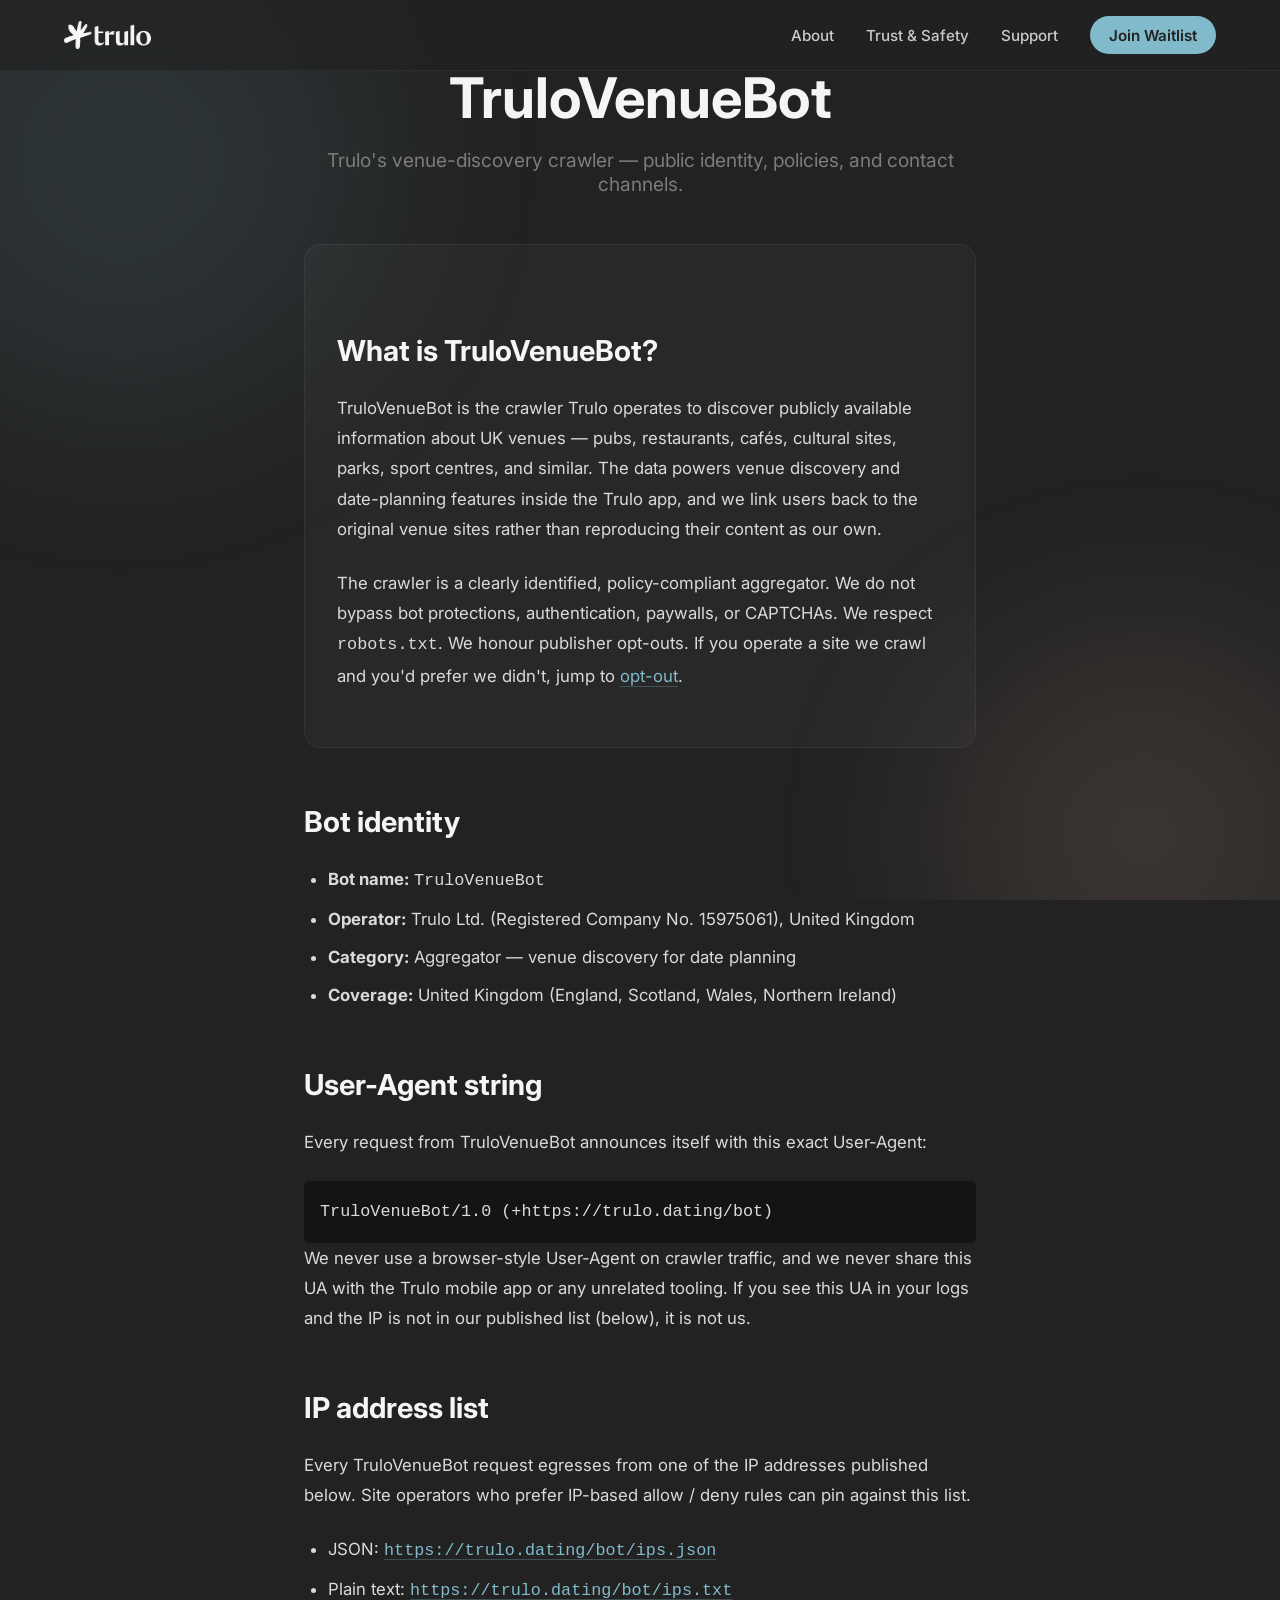
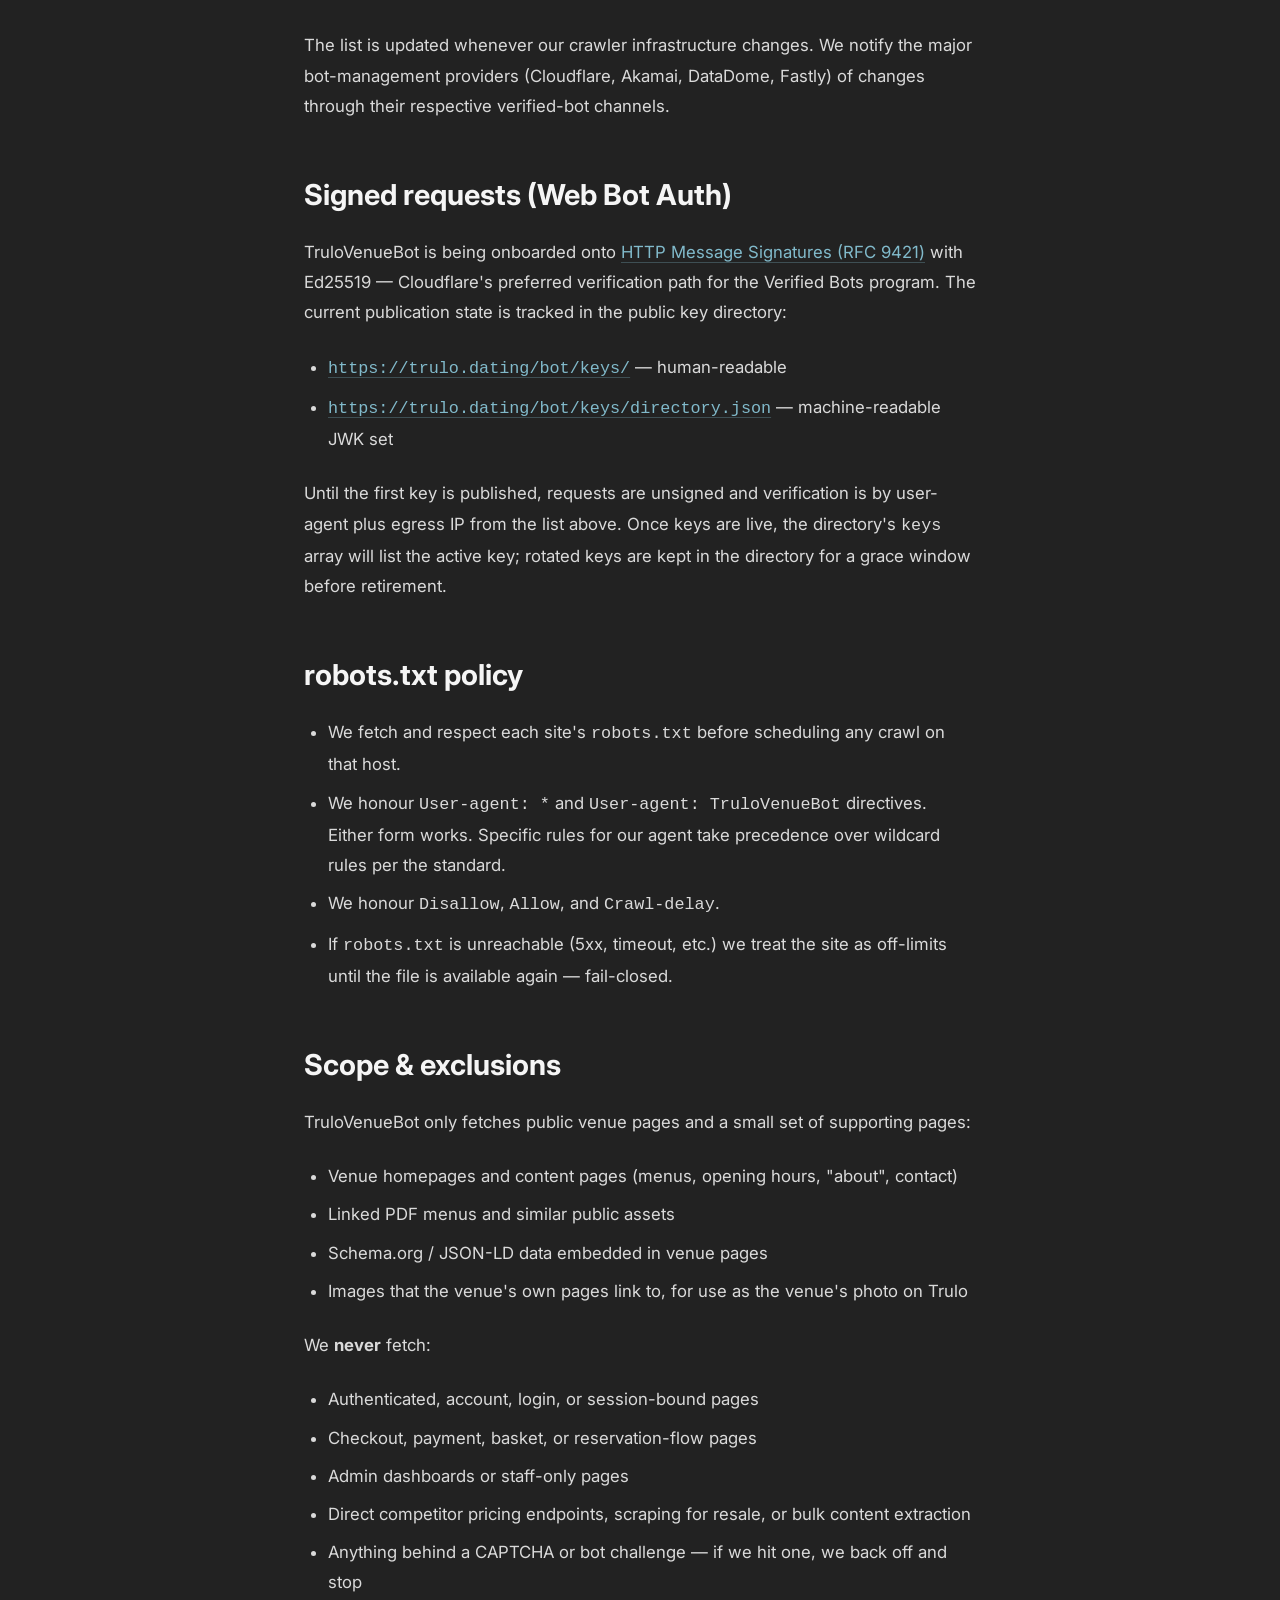
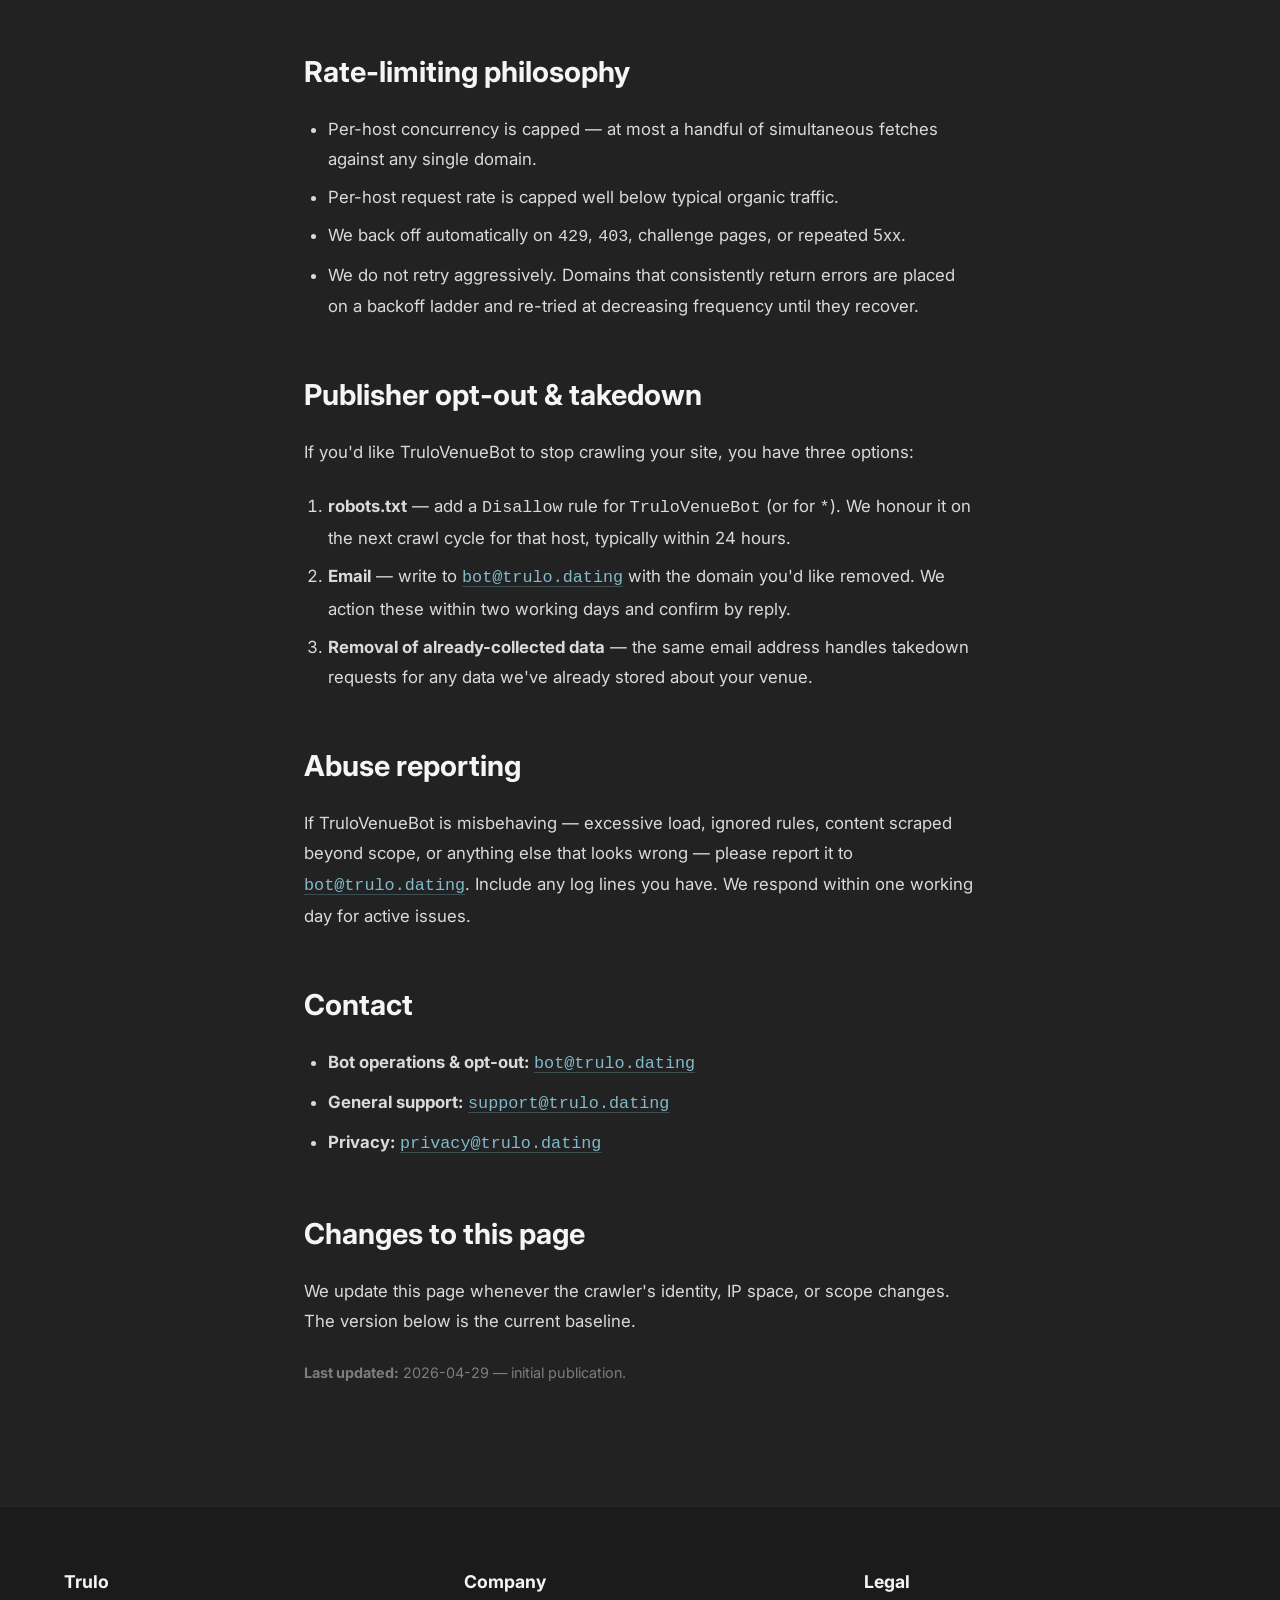
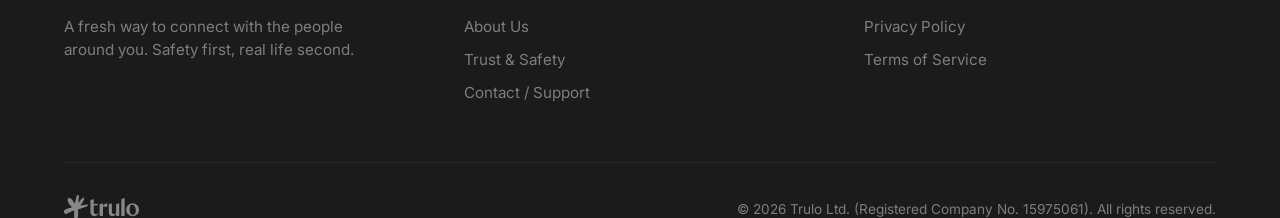
==== bot/index.html @ b71d7e35 "feat: publish TruloVenueBot identity at /bot - /bot — public docs (UA, IP list URL, key directory UR" ====
<!DOCTYPE html>
<html lang="en">

<head>
  <meta charset="UTF-8">
  <meta name="viewport" content="width=device-width, initial-scale=1.0">
  <title>TruloVenueBot | Trulo</title>
  <meta name="description"
    content="Public documentation for TruloVenueBot — Trulo's venue-discovery crawler. Bot identity, contact channels, robots.txt policy, opt-out process.">
  <meta name="theme-color" content="#222222">
  <link rel="preconnect" href="https://fonts.googleapis.com">
  <link rel="preconnect" href="https://fonts.gstatic.com" crossorigin>
  <link href="https://fonts.googleapis.com/css2?family=Inter:wght@300;400;500;600;700&display=swap" rel="stylesheet">
  <link rel="stylesheet" href="../styles.css">
</head>

<body>
  <div class="background-blobs">
    <div class="blob blob-1"></div>
    <div class="blob blob-2" style="background: var(--orange-light);"></div>
  </div>

  <nav class="nav">
    <a href="../index.html" class="nav-logo">
      <img src="../assets/logo_large.png" alt="Trulo">
    </a>
    <div class="nav-links">
      <a href="../about.html">About</a>
      <a href="../safety.html">Trust &amp; Safety</a>
      <a href="../contact.html">Support</a>
      <a href="#" class="nav-cta">Join Waitlist</a>
    </div>
  </nav>

  <main class="page-container">
    <header class="page-header">
      <h1 class="page-title">TruloVenueBot</h1>
      <p class="page-subtitle">Trulo's venue-discovery crawler — public identity, policies, and contact channels.</p>
    </header>

    <div class="prose">

      <div class="prose-panel">
        <h2>What is TruloVenueBot?</h2>
        <p>
          TruloVenueBot is the crawler Trulo operates to discover publicly available information about UK venues —
          pubs, restaurants, cafés, cultural sites, parks, sport centres, and similar. The data powers venue
          discovery and date-planning features inside the Trulo app, and we link users back to the original venue
          sites rather than reproducing their content as our own.
        </p>
        <p>
          The crawler is a clearly identified, policy-compliant aggregator. We do not bypass bot protections,
          authentication, paywalls, or CAPTCHAs. We respect <code>robots.txt</code>. We honour publisher opt-outs.
          If you operate a site we crawl and you'd prefer we didn't, jump to <a href="#opt-out">opt-out</a>.
        </p>
      </div>

      <h2 id="identity">Bot identity</h2>
      <ul>
        <li><strong>Bot name:</strong> <code>TruloVenueBot</code></li>
        <li><strong>Operator:</strong> Trulo Ltd. (Registered Company No. 15975061), United Kingdom</li>
        <li><strong>Category:</strong> Aggregator — venue discovery for date planning</li>
        <li><strong>Coverage:</strong> United Kingdom (England, Scotland, Wales, Northern Ireland)</li>
      </ul>

      <h2 id="user-agent">User-Agent string</h2>
      <p>Every request from TruloVenueBot announces itself with this exact User-Agent:</p>
      <pre style="background: rgba(0,0,0,0.4); padding: 1rem; border-radius: 6px; overflow-x: auto;"><code>TruloVenueBot/1.0 (+https://trulo.dating/bot)</code></pre>
      <p>
        We never use a browser-style User-Agent on crawler traffic, and we never share this UA with the Trulo
        mobile app or any unrelated tooling. If you see this UA in your logs and the IP is not in our published
        list (below), it is not us.
      </p>

      <h2 id="ip-list">IP address list</h2>
      <p>
        Every TruloVenueBot request egresses from one of the IP addresses published below. Site operators who
        prefer IP-based allow / deny rules can pin against this list.
      </p>
      <ul>
        <li>JSON: <a href="ips.json"><code>https://trulo.dating/bot/ips.json</code></a></li>
        <li>Plain text: <a href="ips.txt"><code>https://trulo.dating/bot/ips.txt</code></a></li>
      </ul>
      <p>
        The list is updated whenever our crawler infrastructure changes. We notify the major bot-management
        providers (Cloudflare, Akamai, DataDome, Fastly) of changes through their respective verified-bot
        channels.
      </p>

      <h2 id="signed-requests">Signed requests (Web Bot Auth)</h2>
      <p>
        TruloVenueBot is being onboarded onto
        <a href="https://datatracker.ietf.org/doc/html/rfc9421">HTTP Message Signatures (RFC 9421)</a> with
        Ed25519 — Cloudflare's preferred verification path for the Verified Bots program. The current
        publication state is tracked in the public key directory:
      </p>
      <ul>
        <li><a href="keys/"><code>https://trulo.dating/bot/keys/</code></a> — human-readable</li>
        <li><a href="keys/directory.json"><code>https://trulo.dating/bot/keys/directory.json</code></a> —
          machine-readable JWK set</li>
      </ul>
      <p>
        Until the first key is published, requests are unsigned and verification is by user-agent plus egress IP
        from the list above. Once keys are live, the directory's <code>keys</code> array will list the active
        key; rotated keys are kept in the directory for a grace window before retirement.
      </p>

      <h2 id="robots">robots.txt policy</h2>
      <ul>
        <li>We fetch and respect each site's <code>robots.txt</code> before scheduling any crawl on that host.</li>
        <li>We honour <code>User-agent: *</code> and <code>User-agent: TruloVenueBot</code> directives. Either form
          works. Specific rules for our agent take precedence over wildcard rules per the standard.</li>
        <li>We honour <code>Disallow</code>, <code>Allow</code>, and <code>Crawl-delay</code>.</li>
        <li>If <code>robots.txt</code> is unreachable (5xx, timeout, etc.) we treat the site as off-limits until
          the file is available again — fail-closed.</li>
      </ul>

      <h2 id="scope">Scope &amp; exclusions</h2>
      <p>TruloVenueBot only fetches public venue pages and a small set of supporting pages:</p>
      <ul>
        <li>Venue homepages and content pages (menus, opening hours, "about", contact)</li>
        <li>Linked PDF menus and similar public assets</li>
        <li>Schema.org / JSON-LD data embedded in venue pages</li>
        <li>Images that the venue's own pages link to, for use as the venue's photo on Trulo</li>
      </ul>
      <p>We <strong>never</strong> fetch:</p>
      <ul>
        <li>Authenticated, account, login, or session-bound pages</li>
        <li>Checkout, payment, basket, or reservation-flow pages</li>
        <li>Admin dashboards or staff-only pages</li>
        <li>Direct competitor pricing endpoints, scraping for resale, or bulk content extraction</li>
        <li>Anything behind a CAPTCHA or bot challenge — if we hit one, we back off and stop</li>
      </ul>

      <h2 id="rate-limits">Rate-limiting philosophy</h2>
      <ul>
        <li>Per-host concurrency is capped — at most a handful of simultaneous fetches against any single
          domain.</li>
        <li>Per-host request rate is capped well below typical organic traffic.</li>
        <li>We back off automatically on <code>429</code>, <code>403</code>, challenge pages, or repeated 5xx.</li>
        <li>We do not retry aggressively. Domains that consistently return errors are placed on a backoff ladder
          and re-tried at decreasing frequency until they recover.</li>
      </ul>

      <h2 id="opt-out">Publisher opt-out &amp; takedown</h2>
      <p>If you'd like TruloVenueBot to stop crawling your site, you have three options:</p>
      <ol>
        <li><strong>robots.txt</strong> — add a <code>Disallow</code> rule for <code>TruloVenueBot</code> (or for
          <code>*</code>). We honour it on the next crawl cycle for that host, typically within 24 hours.</li>
        <li><strong>Email</strong> — write to
          <a href="mailto:bot@trulo.dating"><code>bot@trulo.dating</code></a> with the domain you'd like removed.
          We action these within two working days and confirm by reply.</li>
        <li><strong>Removal of already-collected data</strong> — the same email address handles takedown requests
          for any data we've already stored about your venue.</li>
      </ol>

      <h2 id="abuse">Abuse reporting</h2>
      <p>
        If TruloVenueBot is misbehaving — excessive load, ignored rules, content scraped beyond scope, or anything
        else that looks wrong — please report it to
        <a href="mailto:bot@trulo.dating"><code>bot@trulo.dating</code></a>. Include any log lines you have. We
        respond within one working day for active issues.
      </p>

      <h2 id="contact">Contact</h2>
      <ul>
        <li><strong>Bot operations &amp; opt-out:</strong>
          <a href="mailto:bot@trulo.dating"><code>bot@trulo.dating</code></a></li>
        <li><strong>General support:</strong>
          <a href="mailto:support@trulo.dating"><code>support@trulo.dating</code></a></li>
        <li><strong>Privacy:</strong>
          <a href="mailto:privacy@trulo.dating"><code>privacy@trulo.dating</code></a></li>
      </ul>

      <h2 id="updates">Changes to this page</h2>
      <p>
        We update this page whenever the crawler's identity, IP space, or scope changes. The version below is the
        current baseline.
      </p>
      <p style="color: var(--mid-grey); font-size: 0.9rem;">
        <strong>Last updated:</strong> 2026-04-29 — initial publication.
      </p>

    </div>
  </main>

  <footer class="footer">
    <div class="footer-content">
      <div class="footer-col">
        <h4>Trulo</h4>
        <p style="color: var(--mid-grey); font-size: 0.95rem; line-height: 1.5; padding-right: 2rem;">
          A fresh way to connect with the people around you. Safety first, real life second.
        </p>
      </div>
      <div class="footer-col">
        <h4>Company</h4>
        <ul>
          <li><a href="../about.html">About Us</a></li>
          <li><a href="../safety.html">Trust &amp; Safety</a></li>
          <li><a href="../contact.html">Contact / Support</a></li>
        </ul>
      </div>
      <div class="footer-col">
        <h4>Legal</h4>
        <ul>
          <li><a href="../privacy.html">Privacy Policy</a></li>
          <li><a href="../terms.html">Terms of Service</a></li>
        </ul>
      </div>
    </div>
    <div class="footer-bottom">
      <div class="footer-logo">
        <a href="../index.html"><img src="../assets/logo_large.png" alt="Trulo Logo"></a>
      </div>
      <div class="footer-copyright">
        &copy; 2026 Trulo Ltd. (Registered Company No. 15975061). All rights reserved.
      </div>
    </div>
  </footer>
</body>

</html>
---- styles.css ----
/* ── Reset ─────────────────────────────────────── */
*, *::before, *::after { margin: 0; padding: 0; box-sizing: border-box; }

/* ── Brand Tokens ─────────────────────────────── */
:root {
  --black:       #222222;
  --white:       #F5F5F5;
  --dark-grey:   #383838;
  --mid-grey:    #7D7D7D;
  --light-grey:  #DADADA;
  --turquoise:   #81BACB;
  --turquoise-d: #57828F;
  --red-bright:  #E0374D;
  --red-light:   #F6A7B2;
  --green-light: #AEDB98;
  --blue-light:  #B5C5E6;
  --yellow-light:#F1E49C;
  --orange-light:#F4C6B0;
}

/* ── Typography & Base ────────────────────────── */
html { scroll-behavior: smooth; }
body {
  background: var(--black);
  color: var(--white);
  font-family: 'Inter', -apple-system, BlinkMacSystemFont, sans-serif;
  overflow-x: hidden;
  position: relative;
  min-height: 100vh;
  display: flex;
  flex-direction: column;
}

/* ── Floating blobs (background atmosphere) ──── */
.background-blobs {
  position: fixed;
  inset: 0;
  z-index: -1;
  overflow: hidden;
  pointer-events: none;
}
.blob {
  position: absolute;
  border-radius: 50%;
  filter: blur(100px);
  opacity: 0.12;
  animation: drift 20s ease-in-out infinite alternate;
}
.blob-1 {
  width: 500px; height: 500px;
  background: var(--turquoise);
  top: -10%; left: -10%;
  animation-duration: 22s;
}
.blob-2 {
  width: 400px; height: 400px;
  background: var(--red-light);
  bottom: -15%; right: -5%;
  animation-duration: 18s;
  animation-delay: -5s;
}
.blob-3 {
  width: 350px; height: 350px;
  background: var(--blue-light);
  top: 60%; left: 10%;
  animation-duration: 25s;
  animation-delay: -10s;
}
@keyframes drift {
  0%   { transform: translate(0, 0) scale(1); }
  50%  { transform: translate(30px, -20px) scale(1.05); }
  100% { transform: translate(-20px, 15px) scale(0.95); }
}

/* ── Navigation ────────────────────────────────── */
.nav {
  position: fixed;
  top: 0;
  width: 100%;
  padding: 1rem 5%;
  display: flex;
  justify-content: space-between;
  align-items: center;
  z-index: 100;
  background: rgba(34, 34, 34, 0.7);
  backdrop-filter: blur(16px);
  -webkit-backdrop-filter: blur(16px);
  border-bottom: 1px solid rgba(255, 255, 255, 0.05);
}
.nav-logo img {
  height: 28px;
  display: block;
}
.nav-links {
  display: flex;
  gap: 2rem;
  align-items: center;
}
.nav-links a {
  color: var(--white);
  text-decoration: none;
  font-size: 0.95rem;
  font-weight: 500;
  opacity: 0.8;
  transition: all 0.2s ease;
}
.nav-links a:hover, .nav-links a.active {
  opacity: 1;
  color: var(--turquoise);
}
.nav-cta {
  background: var(--turquoise);
  color: var(--black) !important;
  padding: 0.6rem 1.2rem;
  border-radius: 100px;
  font-weight: 600 !important;
  opacity: 1 !important;
}
.nav-cta:hover {
  transform: translateY(-2px);
  box-shadow: 0 4px 12px rgba(129, 186, 203, 0.3);
}

/* ── Content & Layout ──────────────────────────── */
main {
  flex: 1;
  padding-top: 80px; /* offset for fixed nav */
  width: 100%;
  max-width: 1200px;
  margin: 0 auto;
}

/* ── Hero Section ──────────────────────────────── */
.hero {
  min-height: calc(100vh - 80px);
  display: flex;
  flex-direction: column;
  align-items: center;
  justify-content: center;
  padding: 2rem 5%;
  position: relative;
}
.hero-mark {
  position: absolute;
  width: 400px;
  opacity: 0.03;
  top: 50%;
  left: 50%;
  transform: translate(-50%, -50%) rotate(-15deg);
  pointer-events: none;
  z-index: 0;
}
.hero-split {
  position: relative;
  z-index: 1;
  display: flex;
  align-items: center;
  gap: 4rem;
  width: 100%;
  max-width: 1100px;
}
.hero-content {
  flex: 1;
  text-align: left;
}
.hero-title {
  font-size: clamp(2.5rem, 5vw, 4rem);
  font-weight: 700;
  line-height: 1.1;
  margin-bottom: 1.5rem;
  opacity: 0;
  animation: fadeUp 1s ease-out 0.2s forwards;
  background: linear-gradient(135deg, var(--white), var(--light-grey));
  -webkit-background-clip: text;
  -webkit-text-fill-color: transparent;
}
.hero-subtitle {
  font-size: clamp(1.05rem, 2.5vw, 1.3rem);
  font-weight: 300;
  color: var(--light-grey);
  line-height: 1.6;
  margin-bottom: 2.5rem;
  opacity: 0;
  animation: fadeUp 1s ease-out 0.4s forwards;
}
.hero-cta {
  display: inline-flex;
  gap: 1rem;
  opacity: 0;
  animation: fadeUp 1s ease-out 0.6s forwards;
}
.hero-phone {
  flex-shrink: 0;
  opacity: 0;
  animation: fadeUp 1s ease-out 0.5s forwards;
}
.hero-phone img {
  width: 320px;
  height: auto;
  border-radius: 32px;
  box-shadow: 0 25px 60px rgba(0, 0, 0, 0.5), 0 0 80px rgba(129, 186, 203, 0.08);
}
.btn {
  display: inline-block;
  padding: 1rem 2rem;
  border-radius: 100px;
  font-size: 1rem;
  font-weight: 600;
  text-decoration: none;
  transition: all 0.2s ease;
  cursor: pointer;
  border: none;
}
.btn-primary {
  background: var(--turquoise);
  color: var(--black);
}
.btn-primary:hover {
  transform: translateY(-2px);
  box-shadow: 0 8px 20px rgba(129, 186, 203, 0.3);
}
.btn-secondary {
  background: rgba(255, 255, 255, 0.1);
  color: var(--white);
  backdrop-filter: blur(10px);
  border: 1px solid rgba(255, 255, 255, 0.1);
}
.btn-secondary:hover {
  background: rgba(255, 255, 255, 0.15);
  transform: translateY(-2px);
}

/* ── Features Section ──────────────────────────── */
.features {
  padding: 6rem 5%;
}
.section-header {
  text-align: center;
  margin-bottom: 4rem;
}
.section-title {
  font-size: clamp(2rem, 4vw, 3rem);
  margin-bottom: 1rem;
}
.section-subtitle {
  color: var(--mid-grey);
  font-size: 1.2rem;
}
.features-grid {
  display: grid;
  grid-template-columns: repeat(auto-fit, minmax(300px, 1fr));
  gap: 2rem;
}
.feature-card {
  background: rgba(255, 255, 255, 0.03);
  border: 1px solid rgba(255, 255, 255, 0.05);
  border-radius: 24px;
  padding: 2.5rem;
  backdrop-filter: blur(10px);
  transition: transform 0.3s ease, background 0.3s ease;
}
.feature-card:hover {
  transform: translateY(-5px);
  background: rgba(255, 255, 255, 0.06);
}
.feature-icon {
  width: 48px;
  height: 48px;
  border-radius: 12px;
  display: flex;
  align-items: center;
  justify-content: center;
  margin-bottom: 1.5rem;
  font-size: 1.5rem;
}
.icon-red { background: rgba(246, 167, 178, 0.1); color: var(--red-light); }
.icon-blue { background: rgba(181, 197, 230, 0.1); color: var(--blue-light); }
.icon-green { background: rgba(174, 219, 152, 0.1); color: var(--green-light); }
.icon-yellow { background: rgba(241, 228, 156, 0.1); color: var(--yellow-light); }
.icon-orange { background: rgba(244, 198, 176, 0.1); color: var(--orange-light); }
.icon-turquoise { background: rgba(129, 186, 203, 0.1); color: var(--turquoise); }

.feature-title {
  font-size: 1.25rem;
  font-weight: 600;
  margin-bottom: 1rem;
}
.feature-text {
  color: var(--light-grey);
  line-height: 1.6;
  font-size: 0.95rem;
}

/* ── Standard Page Content ─────────────────────── */
.page-container {
  padding: 4rem 5% 6rem;
  max-width: 800px;
  margin: 0 auto;
}
.page-header {
  margin-bottom: 3rem;
  text-align: center;
}
.page-title {
  font-size: clamp(2rem, 5vw, 3.5rem);
  margin-bottom: 1rem;
}
.page-subtitle {
  color: var(--mid-grey);
  font-size: 1.2rem;
}
.prose {
  color: var(--light-grey);
  line-height: 1.8;
  font-size: 1.05rem;
}
.prose h2 {
  color: var(--white);
  font-size: 1.8rem;
  margin: 3rem 0 1rem;
}
.prose h3 {
  color: var(--white);
  font-size: 1.4rem;
  margin: 2rem 0 1rem;
}
.prose p {
  margin-bottom: 1.5rem;
}
.prose ul, .prose ol {
  margin-bottom: 1.5rem;
  padding-left: 1.5rem;
}
.prose li {
  margin-bottom: 0.5rem;
}
.prose a {
  color: var(--turquoise);
  text-decoration: underline;
  text-decoration-color: rgba(129, 186, 203, 0.3);
  text-underline-offset: 4px;
  transition: all 0.2s ease;
}
.prose a:hover {
  text-decoration-color: var(--turquoise);
}
.prose-panel {
  background: rgba(255, 255, 255, 0.03);
  border: 1px solid rgba(255, 255, 255, 0.05);
  border-radius: 16px;
  padding: 2rem;
  margin-bottom: 2rem;
}

/* ── Footer ────────────────────────────────────── */
.footer {
  border-top: 1px solid rgba(255, 255, 255, 0.05);
  padding: 4rem 5% 2rem;
  background: rgba(0, 0, 0, 0.2);
  margin-top: auto;
}
.footer-content {
  max-width: 1200px;
  margin: 0 auto;
  display: grid;
  grid-template-columns: repeat(auto-fit, minmax(200px, 1fr));
  gap: 3rem;
  margin-bottom: 3rem;
}
.footer-col h4 {
  color: var(--white);
  font-size: 1.1rem;
  margin-bottom: 1.5rem;
}
.footer-col ul {
  list-style: none;
}
.footer-col li {
  margin-bottom: 0.8rem;
}
.footer-col a {
  color: var(--mid-grey);
  text-decoration: none;
  font-size: 0.95rem;
  transition: color 0.2s ease;
}
.footer-col a:hover {
  color: var(--turquoise);
}
.footer-bottom {
  max-width: 1200px;
  margin: 0 auto;
  display: flex;
  justify-content: space-between;
  align-items: center;
  padding-top: 2rem;
  border-top: 1px solid rgba(255, 255, 255, 0.05);
  color: var(--mid-grey);
  font-size: 0.85rem;
}
.footer-logo img {
  height: 24px;
  opacity: 0.5;
  transition: opacity 0.2s ease;
}
.footer-logo img:hover {
  opacity: 1;
}

/* ── Animations ─────────────────────────────── */
@keyframes fadeUp {
  from { opacity: 0; transform: translateY(20px); }
  to   { opacity: 1; transform: translateY(0); }
}

@media (max-width: 960px) {
  .hero-split {
    flex-direction: column;
    text-align: center;
    gap: 3rem;
  }
  .hero-content {
    text-align: center;
  }
  .hero-cta {
    justify-content: center;
  }
  .hero-phone img {
    width: 280px;
  }
}
@media (max-width: 768px) {
  .nav-links {
    display: none; /* simple mobile nav approach for MVP */
  }
  .hero-phone img {
    width: 260px;
  }
  .footer-bottom {
    flex-direction: column;
    gap: 1rem;
    text-align: center;
  }
}
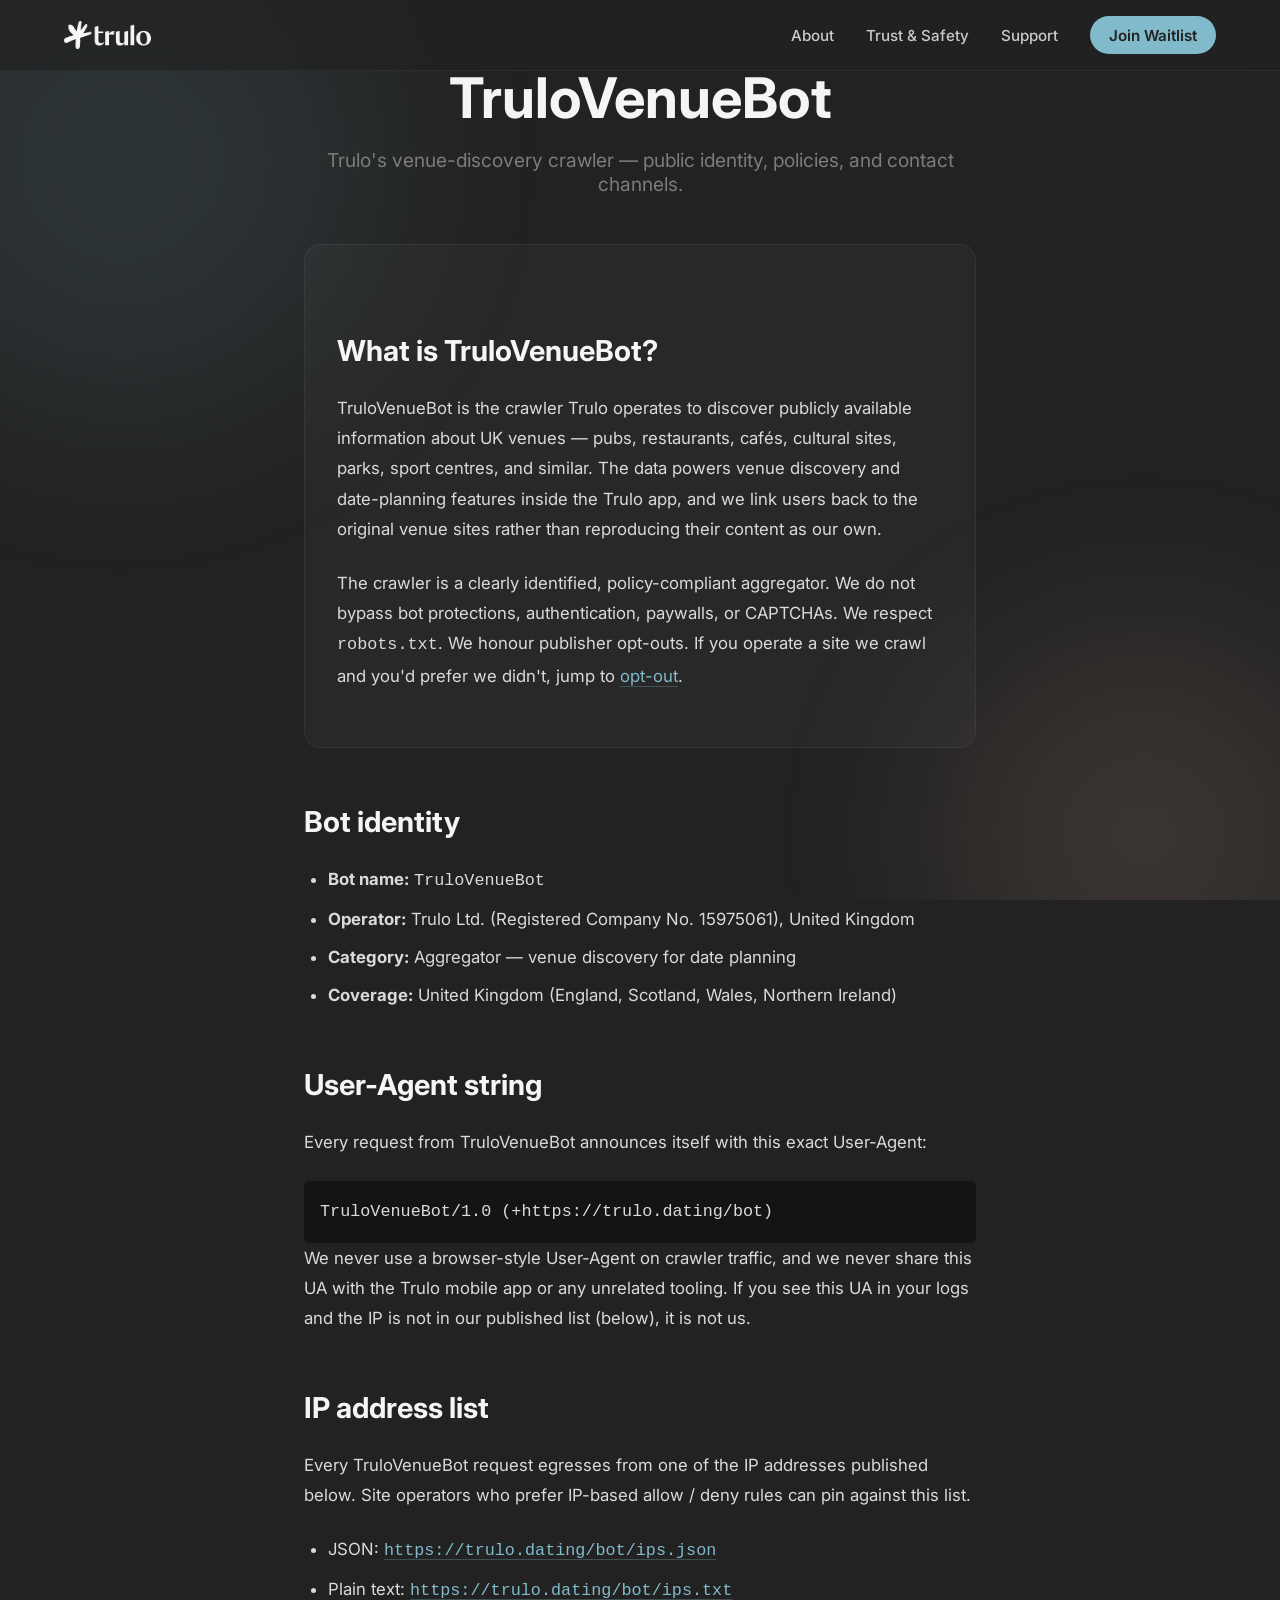
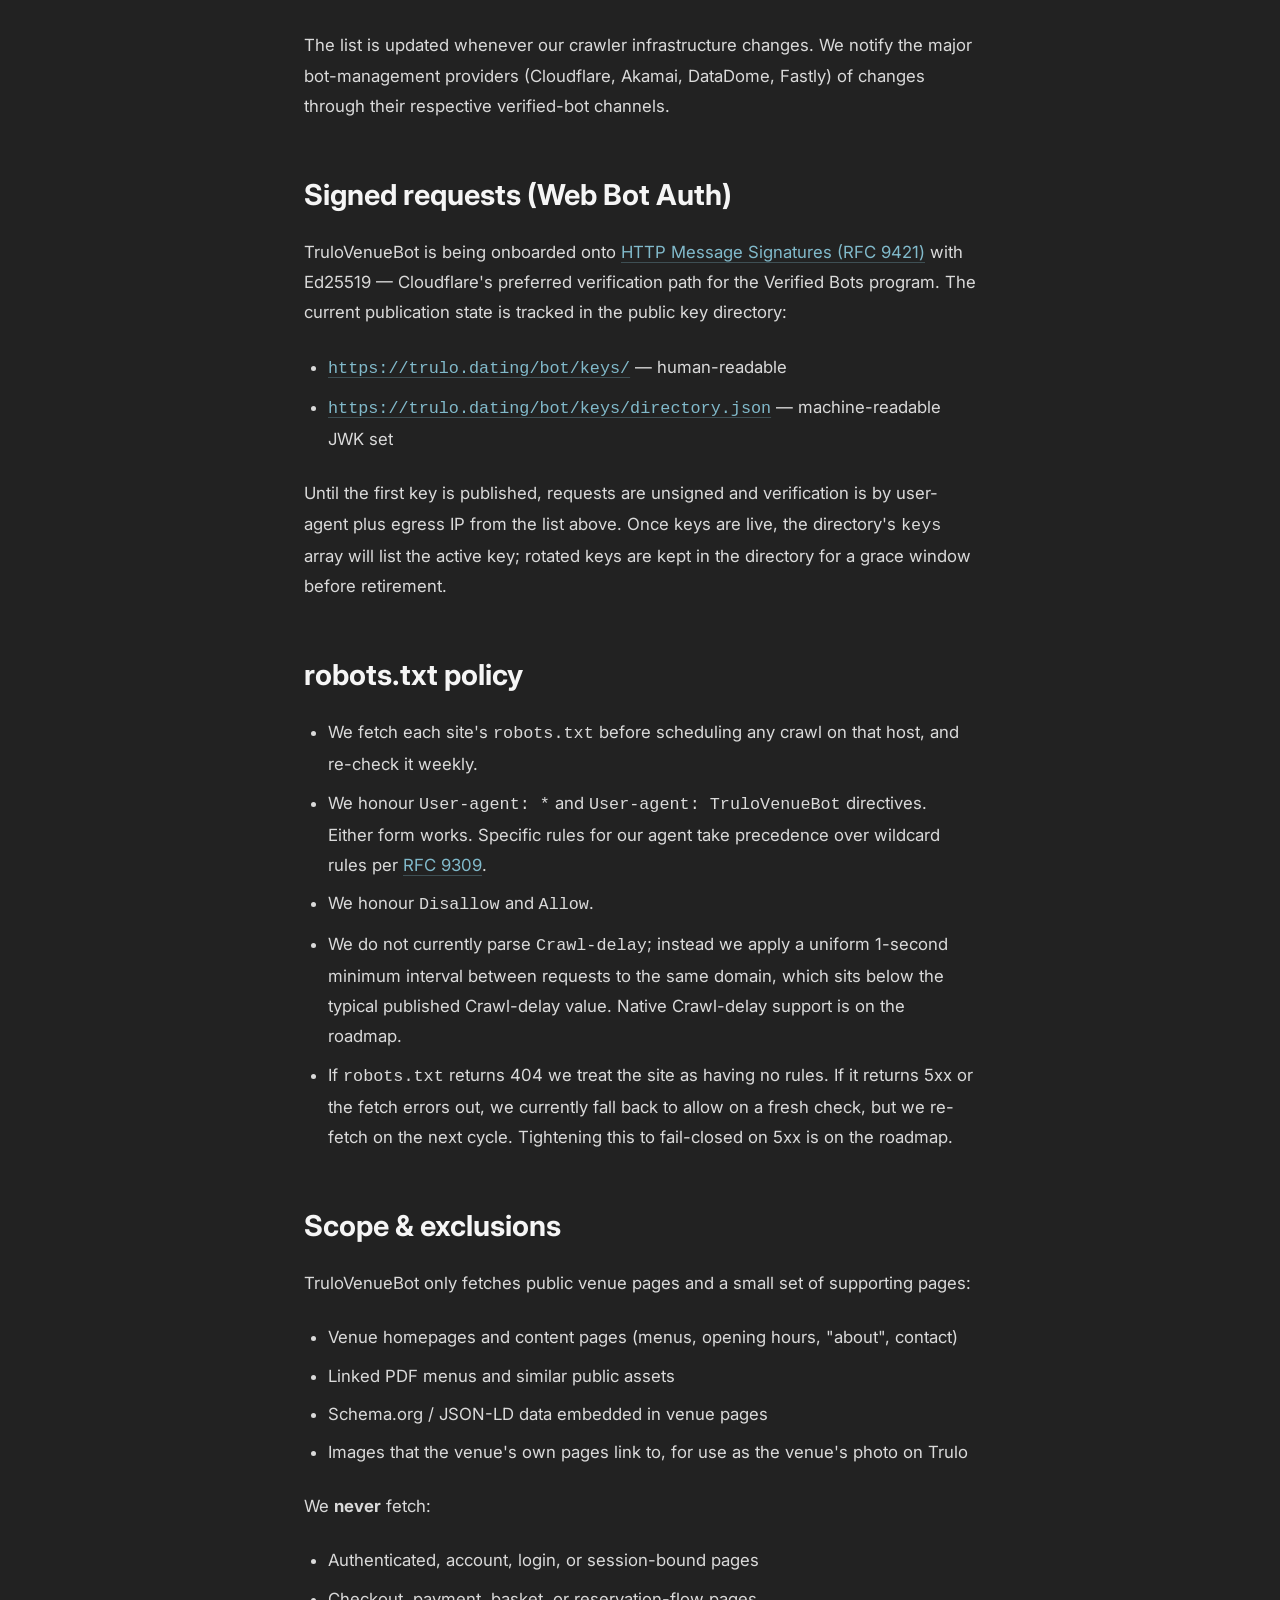
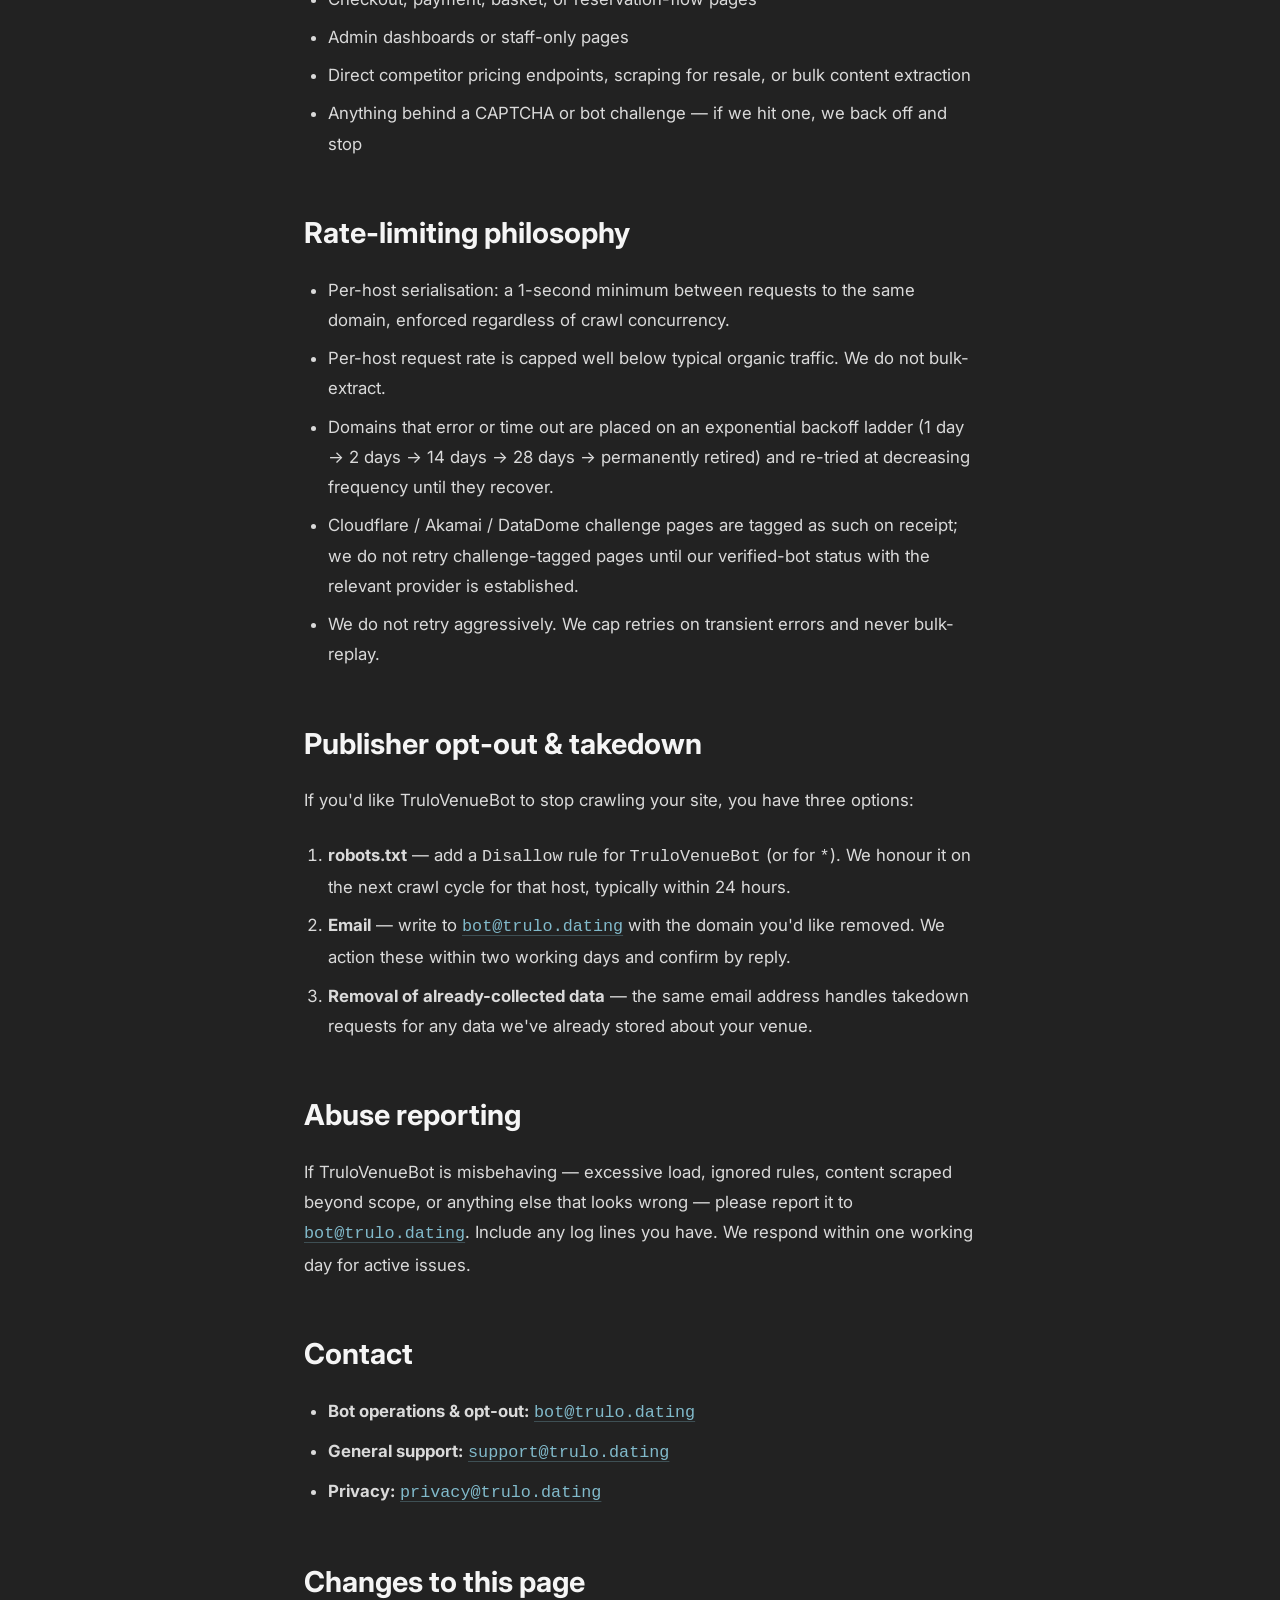
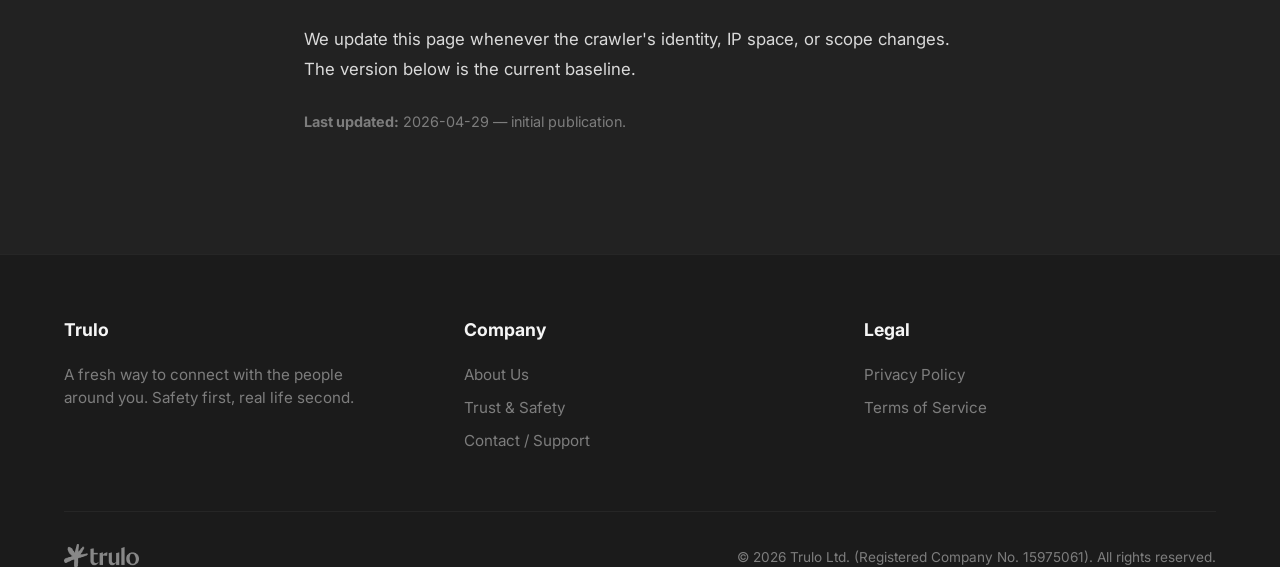
==== commit 85e6e008: "fix(bot): align bot page with actual scraper behaviour - Crawl-delay: not parsed; we apply uniform 1" ====
--- a/bot/index.html
+++ b/bot/index.html
@@ -107,12 +107,18 @@
 
       <h2 id="robots">robots.txt policy</h2>
       <ul>
-        <li>We fetch and respect each site's <code>robots.txt</code> before scheduling any crawl on that host.</li>
+        <li>We fetch each site's <code>robots.txt</code> before scheduling any crawl on that host, and re-check it
+          weekly.</li>
         <li>We honour <code>User-agent: *</code> and <code>User-agent: TruloVenueBot</code> directives. Either form
-          works. Specific rules for our agent take precedence over wildcard rules per the standard.</li>
-        <li>We honour <code>Disallow</code>, <code>Allow</code>, and <code>Crawl-delay</code>.</li>
-        <li>If <code>robots.txt</code> is unreachable (5xx, timeout, etc.) we treat the site as off-limits until
-          the file is available again — fail-closed.</li>
+          works. Specific rules for our agent take precedence over wildcard rules per
+          <a href="https://datatracker.ietf.org/doc/html/rfc9309">RFC 9309</a>.</li>
+        <li>We honour <code>Disallow</code> and <code>Allow</code>.</li>
+        <li>We do not currently parse <code>Crawl-delay</code>; instead we apply a uniform 1-second minimum
+          interval between requests to the same domain, which sits below the typical published Crawl-delay value.
+          Native Crawl-delay support is on the roadmap.</li>
+        <li>If <code>robots.txt</code> returns 404 we treat the site as having no rules. If it returns 5xx or the
+          fetch errors out, we currently fall back to allow on a fresh check, but we re-fetch on the next cycle.
+          Tightening this to fail-closed on 5xx is on the roadmap.</li>
       </ul>
 
       <h2 id="scope">Scope &amp; exclusions</h2>
@@ -134,12 +140,15 @@
 
       <h2 id="rate-limits">Rate-limiting philosophy</h2>
       <ul>
-        <li>Per-host concurrency is capped — at most a handful of simultaneous fetches against any single
-          domain.</li>
-        <li>Per-host request rate is capped well below typical organic traffic.</li>
-        <li>We back off automatically on <code>429</code>, <code>403</code>, challenge pages, or repeated 5xx.</li>
-        <li>We do not retry aggressively. Domains that consistently return errors are placed on a backoff ladder
-          and re-tried at decreasing frequency until they recover.</li>
+        <li>Per-host serialisation: a 1-second minimum between requests to the same domain, enforced regardless
+          of crawl concurrency.</li>
+        <li>Per-host request rate is capped well below typical organic traffic. We do not bulk-extract.</li>
+        <li>Domains that error or time out are placed on an exponential backoff ladder
+          (1 day → 2 days → 14 days → 28 days → permanently retired) and re-tried at decreasing frequency
+          until they recover.</li>
+        <li>Cloudflare / Akamai / DataDome challenge pages are tagged as such on receipt; we do not retry
+          challenge-tagged pages until our verified-bot status with the relevant provider is established.</li>
+        <li>We do not retry aggressively. We cap retries on transient errors and never bulk-replay.</li>
       </ul>
 
       <h2 id="opt-out">Publisher opt-out &amp; takedown</h2>
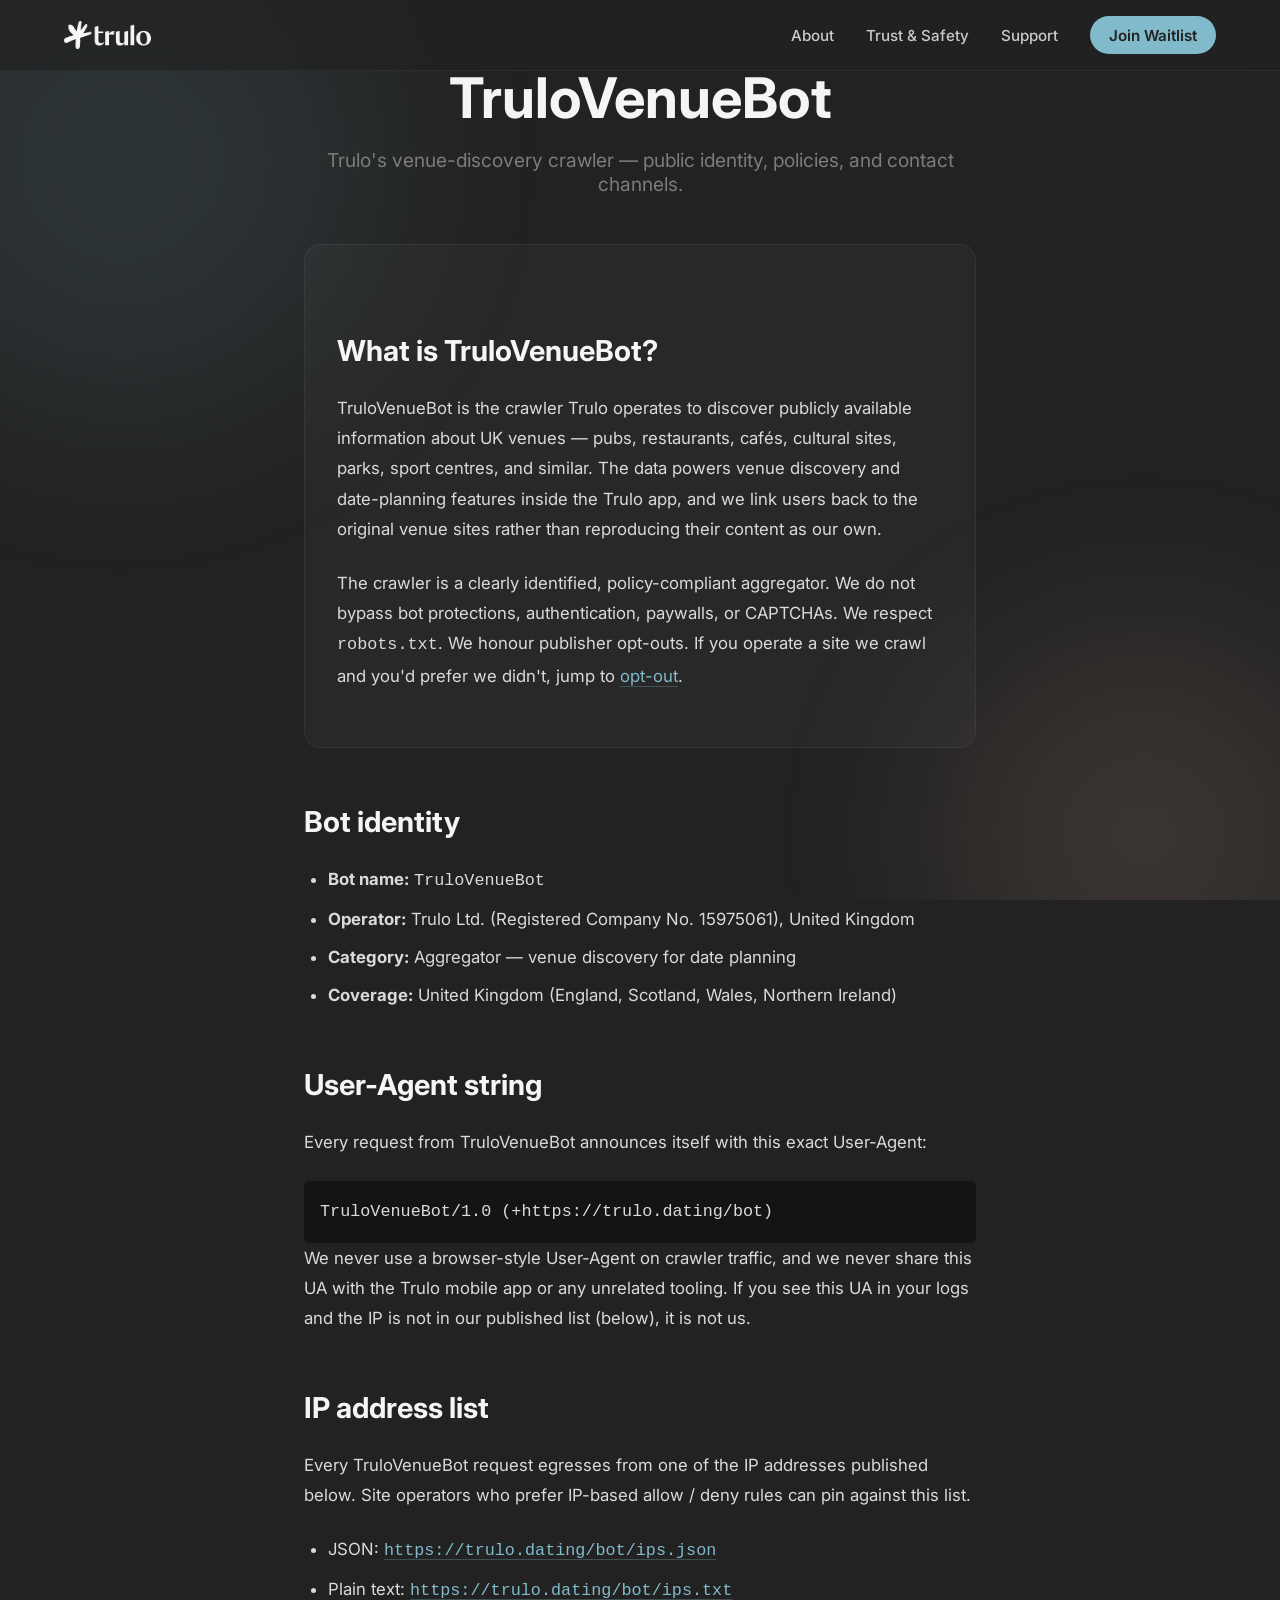
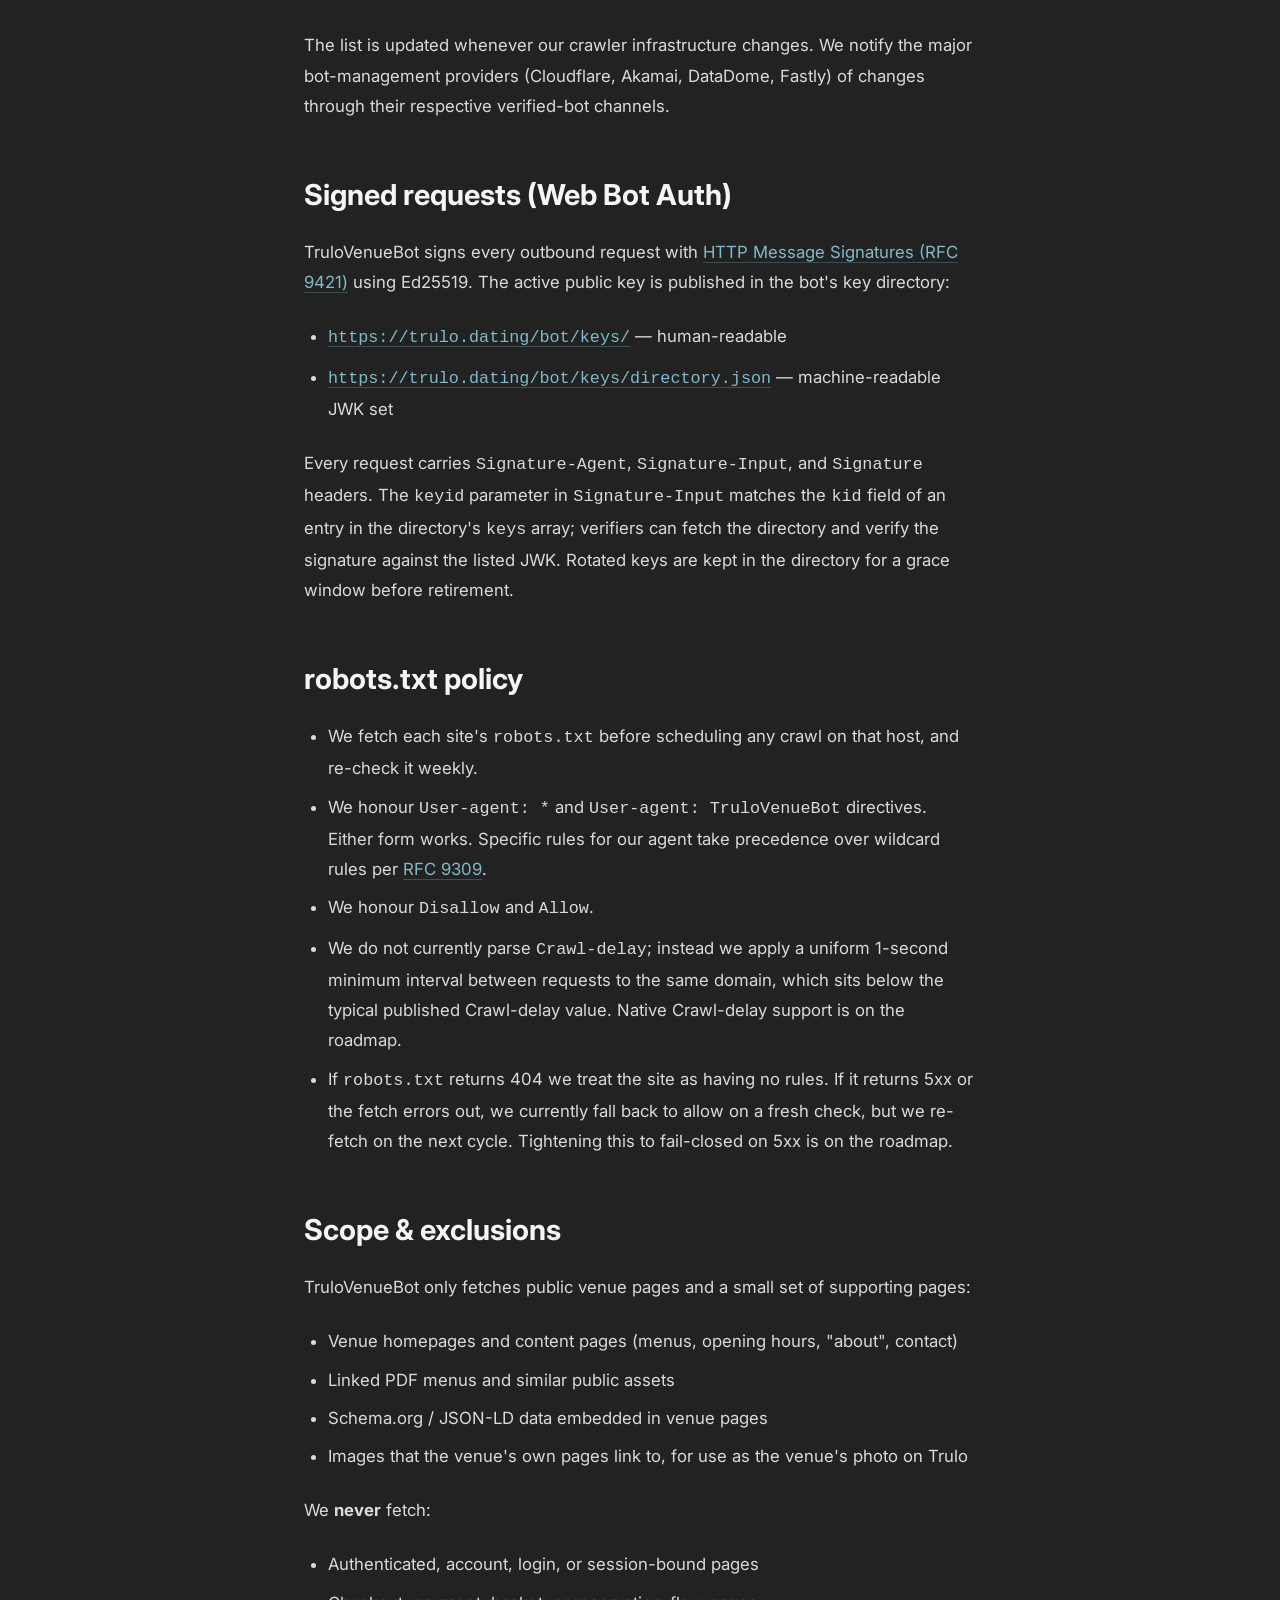
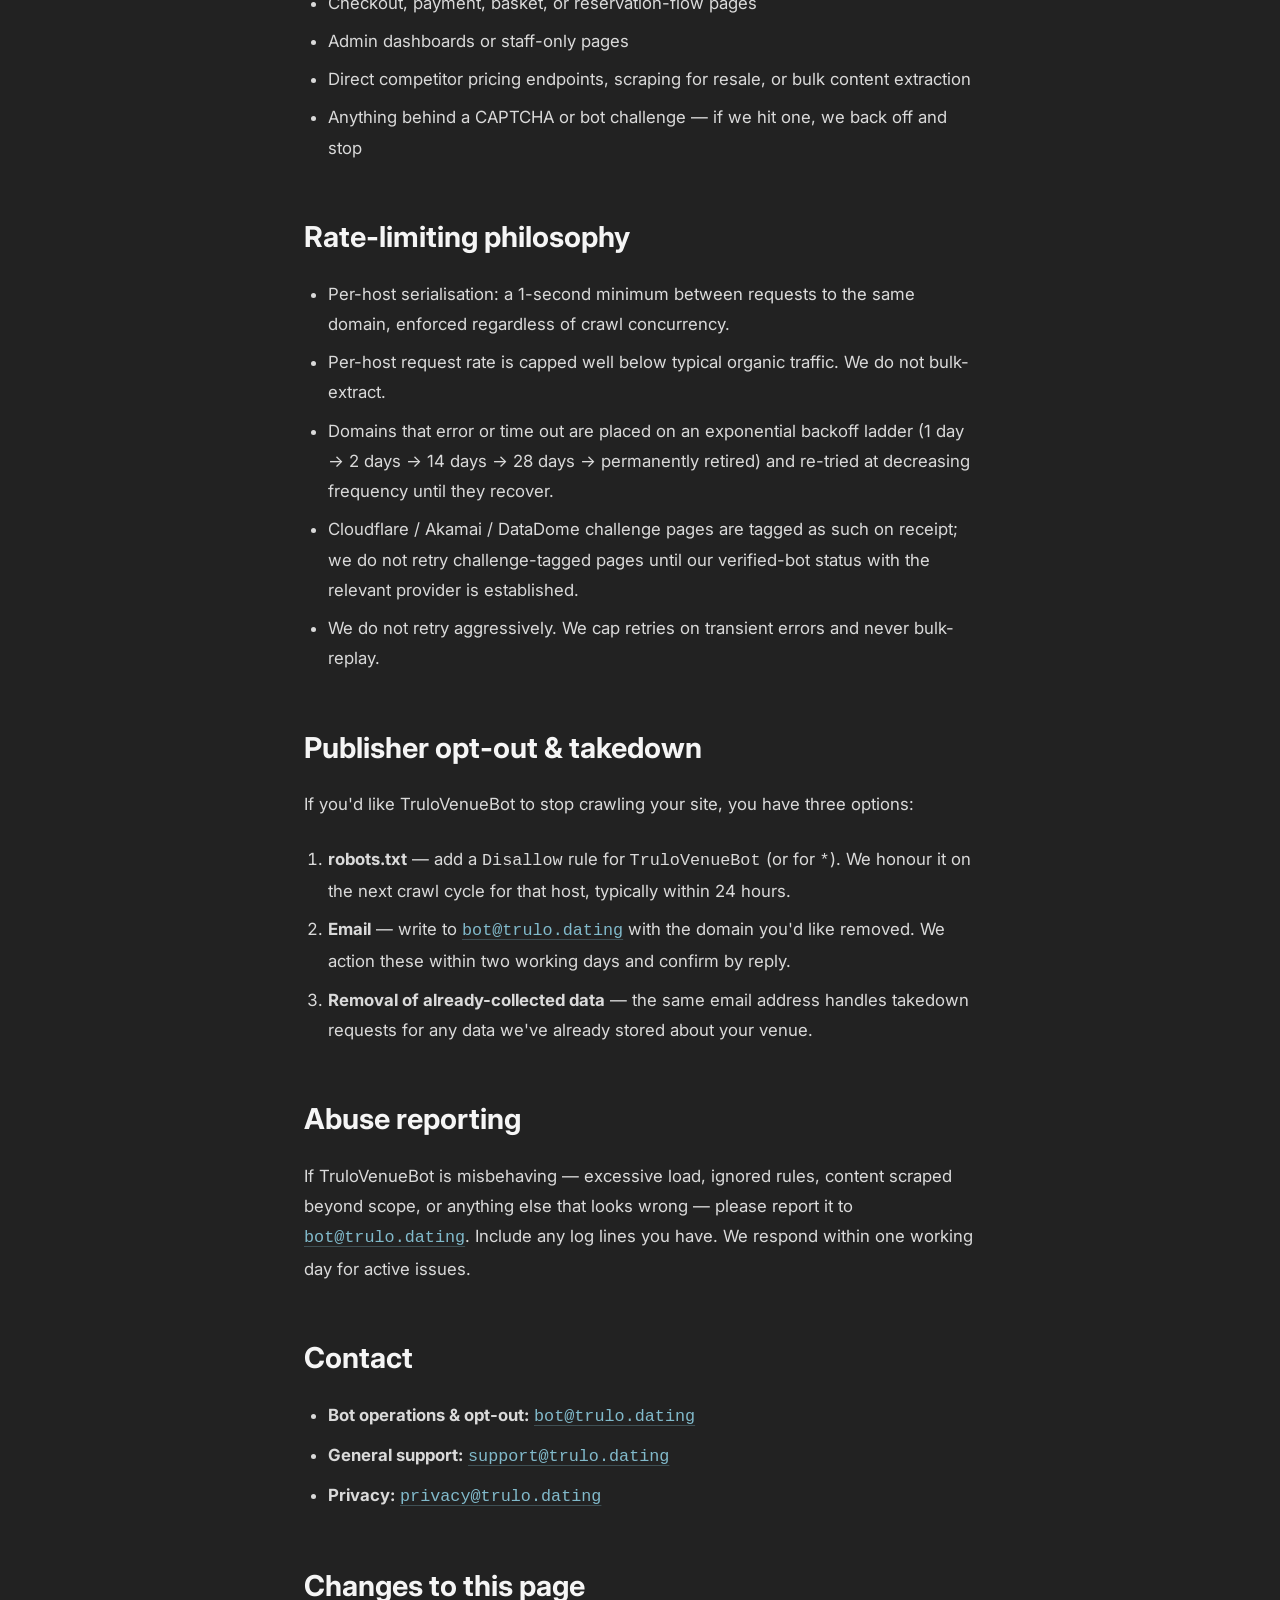
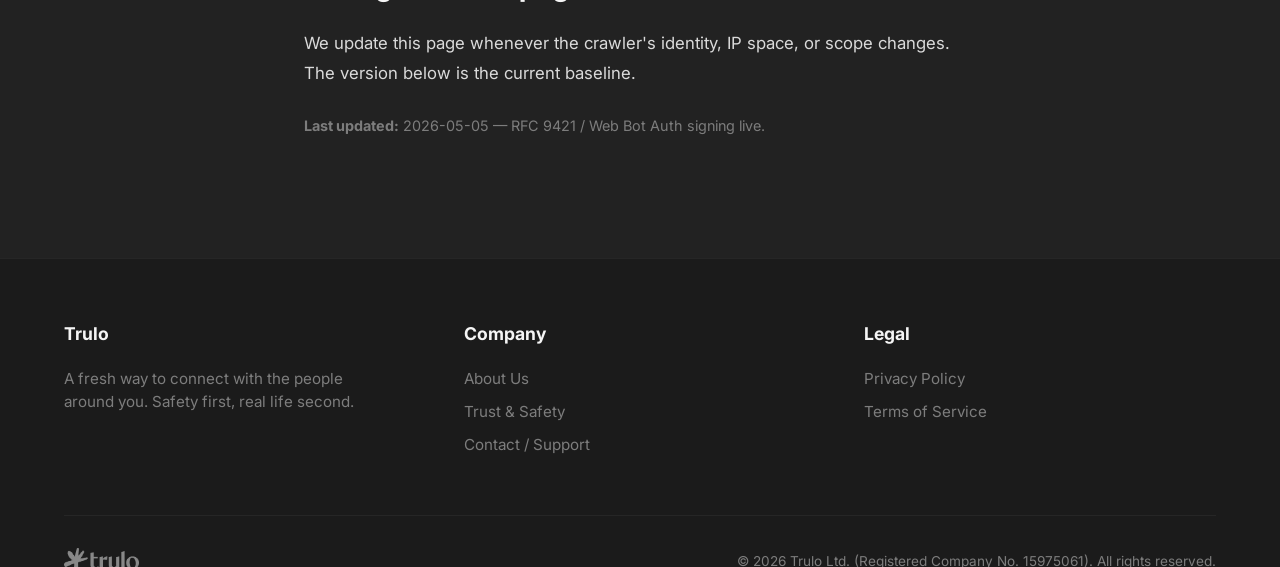
==== commit 70e0607f: "fix(bot): /bot/index.html reflects live RFC 9421 signing The "Signed requests (Web Bot Auth)" sectio" ====
--- a/bot/index.html
+++ b/bot/index.html
@@ -89,10 +89,9 @@
 
       <h2 id="signed-requests">Signed requests (Web Bot Auth)</h2>
       <p>
-        TruloVenueBot is being onboarded onto
-        <a href="https://datatracker.ietf.org/doc/html/rfc9421">HTTP Message Signatures (RFC 9421)</a> with
-        Ed25519 — Cloudflare's preferred verification path for the Verified Bots program. The current
-        publication state is tracked in the public key directory:
+        TruloVenueBot signs every outbound request with
+        <a href="https://datatracker.ietf.org/doc/html/rfc9421">HTTP Message Signatures (RFC 9421)</a> using
+        Ed25519. The active public key is published in the bot's key directory:
       </p>
       <ul>
         <li><a href="keys/"><code>https://trulo.dating/bot/keys/</code></a> — human-readable</li>
@@ -100,9 +99,11 @@
           machine-readable JWK set</li>
       </ul>
       <p>
-        Until the first key is published, requests are unsigned and verification is by user-agent plus egress IP
-        from the list above. Once keys are live, the directory's <code>keys</code> array will list the active
-        key; rotated keys are kept in the directory for a grace window before retirement.
+        Every request carries <code>Signature-Agent</code>, <code>Signature-Input</code>, and
+        <code>Signature</code> headers. The <code>keyid</code> parameter in <code>Signature-Input</code>
+        matches the <code>kid</code> field of an entry in the directory's <code>keys</code> array;
+        verifiers can fetch the directory and verify the signature against the listed JWK. Rotated keys
+        are kept in the directory for a grace window before retirement.
       </p>
 
       <h2 id="robots">robots.txt policy</h2>
@@ -187,7 +188,7 @@
         current baseline.
       </p>
       <p style="color: var(--mid-grey); font-size: 0.9rem;">
-        <strong>Last updated:</strong> 2026-04-29 — initial publication.
+        <strong>Last updated:</strong> 2026-05-05 — RFC 9421 / Web Bot Auth signing live.
       </p>
 
     </div>
